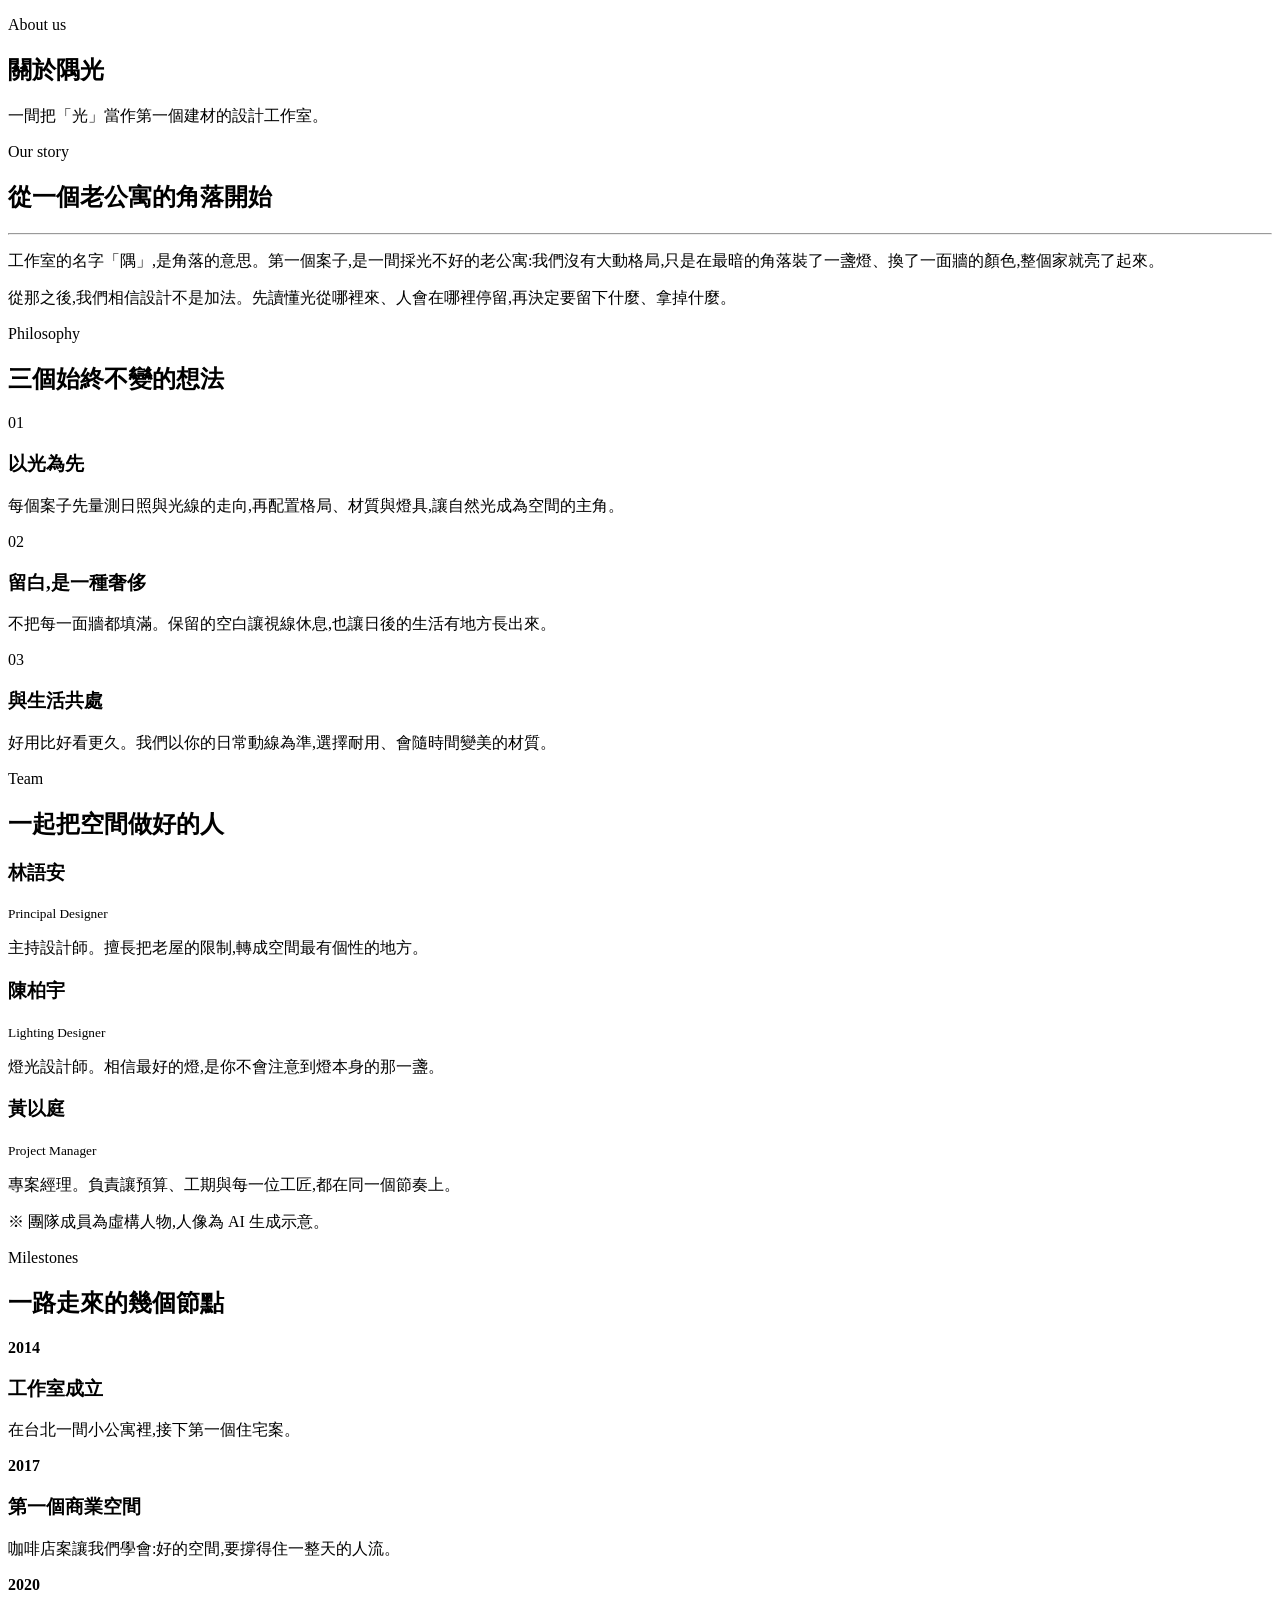
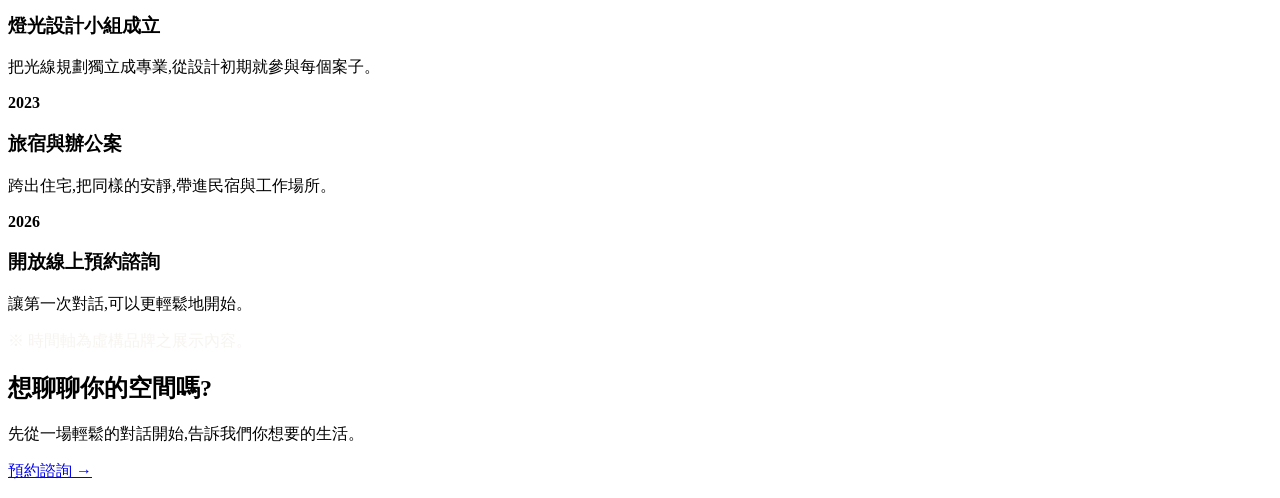
==== about.html @ 918dce72 "上架隅光設計網站:頁面" ====
<!doctype html>
<html lang="zh-Hant">
<head>
  <meta charset="utf-8">
  <meta name="viewport" content="width=device-width, initial-scale=1">
  <meta name="description" content="認識隅光設計:品牌故事、三大設計理念、團隊與里程碑。(虛構品牌,作品集展示用)">
  <meta name="theme-color" content="#f4f0ea">
  <title>關於我們 | 隅光設計 Corner Light</title>
  <link rel="preconnect" href="https://fonts.googleapis.com">
  <link rel="preconnect" href="https://fonts.gstatic.com" crossorigin>
  <link href="https://fonts.googleapis.com/css2?family=Noto+Sans+TC:wght@300;400;500;700&display=swap" rel="stylesheet">
  <link rel="stylesheet" href="css/style.css">
  <noscript><style>.reveal,.fade-in{opacity:1!important;transform:none!important}.line>span{transform:none!important}</style></noscript>
</head>
<body data-page="about" data-title="關於我們">
<div id="site-header"></div>

<main id="main">
  <section class="page-hero" aria-labelledby="page-title">
    <div class="par par--shade"><div class="par-img" data-img="10-about-hero.jpg" data-speed="1" data-alt="設計師工作桌上的木石布料樣本與縮尺模型"></div></div>
    <div class="hero-copy" data-speed="-0.15">
      <p class="eyebrow eyebrow--light fade-in">About us</p>
      <h1 id="page-title"><span class="line"><span>關於隅光</span></span></h1>
      <p class="hero-sub fade-in">一間把「光」當作第一個建材的設計工作室。</p>
    </div>
  </section>

  <!-- 品牌故事 -->
  <section class="section" aria-labelledby="story-title">
    <div class="wrap">
      <div class="split">
        <div class="split-media reveal">
          <div class="par"><div class="par-img" data-img="11-about-story.jpg" data-speed="1" data-alt="老公寓角落,一盞吊燈與木凳,午後光線斜照灰泥牆"></div></div>
        </div>
        <div class="reveal" style="--d:.1s">
          <p class="eyebrow">Our story</p>
          <h2 class="h-section" id="story-title">從一個老公寓的角落開始</h2>
          <hr class="rule">
          <p class="lead">工作室的名字「隅」,是角落的意思。第一個案子,是一間採光不好的老公寓:我們沒有大動格局,只是在最暗的角落裝了一盞燈、換了一面牆的顏色,整個家就亮了起來。</p>
          <p class="lead">從那之後,我們相信設計不是加法。先讀懂光從哪裡來、人會在哪裡停留,再決定要留下什麼、拿掉什麼。</p>
        </div>
      </div>
    </div>
  </section>

  <!-- 三大理念 -->
  <section class="section section--tint" aria-labelledby="values-title">
    <div class="wrap">
      <div class="center reveal">
        <p class="eyebrow">Philosophy</p>
        <h2 class="h-section" id="values-title">三個始終不變的想法</h2>
      </div>
      <div class="values">
        <div class="value reveal"><span class="no">01</span><h3>以光為先</h3><p>每個案子先量測日照與光線的走向,再配置格局、材質與燈具,讓自然光成為空間的主角。</p></div>
        <div class="value reveal" style="--d:.1s"><span class="no">02</span><h3>留白,是一種奢侈</h3><p>不把每一面牆都填滿。保留的空白讓視線休息,也讓日後的生活有地方長出來。</p></div>
        <div class="value reveal" style="--d:.2s"><span class="no">03</span><h3>與生活共處</h3><p>好用比好看更久。我們以你的日常動線為準,選擇耐用、會隨時間變美的材質。</p></div>
      </div>
    </div>
  </section>

  <!-- 團隊 -->
  <section class="section" aria-labelledby="team-title">
    <div class="wrap">
      <div class="reveal">
        <p class="eyebrow">Team</p>
        <h2 class="h-section" id="team-title">一起把空間做好的人</h2>
      </div>
      <div class="team">
        <figure class="member reveal" style="margin:0">
          <div class="par"><div class="par-img" data-img="12-team-01.jpg" data-speed="0.6" data-alt="主持設計師林語安的半身肖像(AI 生成示意)"></div></div>
          <figcaption><h3>林語安</h3><small>Principal Designer</small><p>主持設計師。擅長把老屋的限制,轉成空間最有個性的地方。</p></figcaption>
        </figure>
        <figure class="member reveal" style="margin:0;--d:.1s">
          <div class="par"><div class="par-img" data-img="13-team-02.jpg" data-speed="0.9" data-alt="燈光設計師陳柏宇的半身肖像(AI 生成示意)"></div></div>
          <figcaption><h3>陳柏宇</h3><small>Lighting Designer</small><p>燈光設計師。相信最好的燈,是你不會注意到燈本身的那一盞。</p></figcaption>
        </figure>
        <figure class="member reveal" style="margin:0;--d:.2s">
          <div class="par"><div class="par-img" data-img="14-team-03.jpg" data-speed="0.7" data-alt="專案經理黃以庭的半身肖像(AI 生成示意)"></div></div>
          <figcaption><h3>黃以庭</h3><small>Project Manager</small><p>專案經理。負責讓預算、工期與每一位工匠,都在同一個節奏上。</p></figcaption>
        </figure>
      </div>
      <p class="fine">※ 團隊成員為虛構人物,人像為 AI 生成示意。</p>
    </div>
  </section>

  <!-- 里程碑 -->
  <section class="section section--dark" aria-labelledby="tl-title">
    <div class="wrap">
      <div class="reveal">
        <p class="eyebrow">Milestones</p>
        <h2 class="h-section" id="tl-title">一路走來的幾個節點</h2>
      </div>
      <div class="timeline">
        <div class="tl reveal"><b>2014</b><div><h3>工作室成立</h3><p>在台北一間小公寓裡,接下第一個住宅案。</p></div></div>
        <div class="tl reveal"><b>2017</b><div><h3>第一個商業空間</h3><p>咖啡店案讓我們學會:好的空間,要撐得住一整天的人流。</p></div></div>
        <div class="tl reveal"><b>2020</b><div><h3>燈光設計小組成立</h3><p>把光線規劃獨立成專業,從設計初期就參與每個案子。</p></div></div>
        <div class="tl reveal"><b>2023</b><div><h3>旅宿與辦公案</h3><p>跨出住宅,把同樣的安靜,帶進民宿與工作場所。</p></div></div>
        <div class="tl reveal"><b>2026</b><div><h3>開放線上預約諮詢</h3><p>讓第一次對話,可以更輕鬆地開始。</p></div></div>
      </div>
      <p class="fine" style="color:rgba(244,240,234,.7)">※ 時間軸為虛構品牌之展示內容。</p>
    </div>
  </section>

  <section class="section center" aria-labelledby="about-cta">
    <div class="wrap reveal">
      <h2 class="h-section" id="about-cta">想聊聊你的空間嗎?</h2>
      <p class="lead">先從一場輕鬆的對話開始,告訴我們你想要的生活。</p>
      <p><a class="btn btn--solid" href="services.html#booking">預約諮詢 <span class="arr" aria-hidden="true">→</span></a></p>
    </div>
  </section>
</main>

<div id="site-footer"></div>
<script src="js/main.js"></script>
</body>
</html>
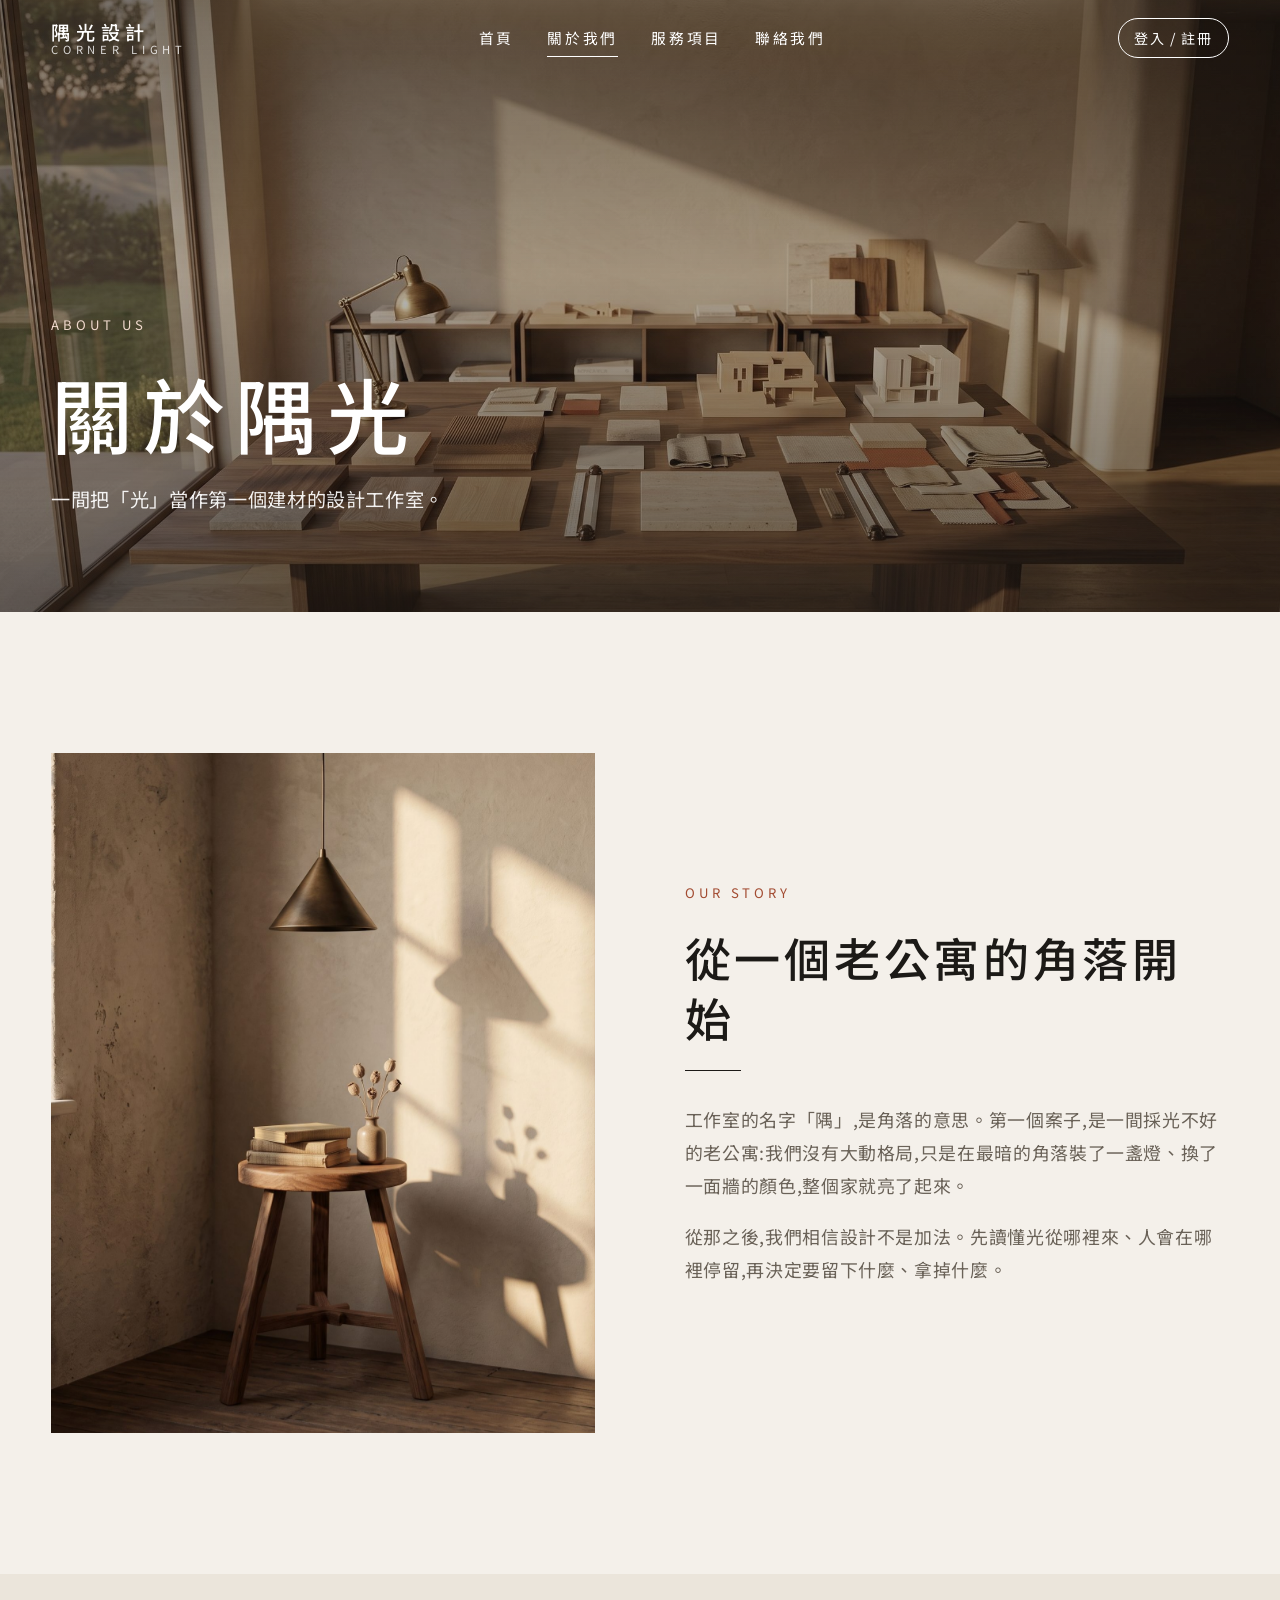
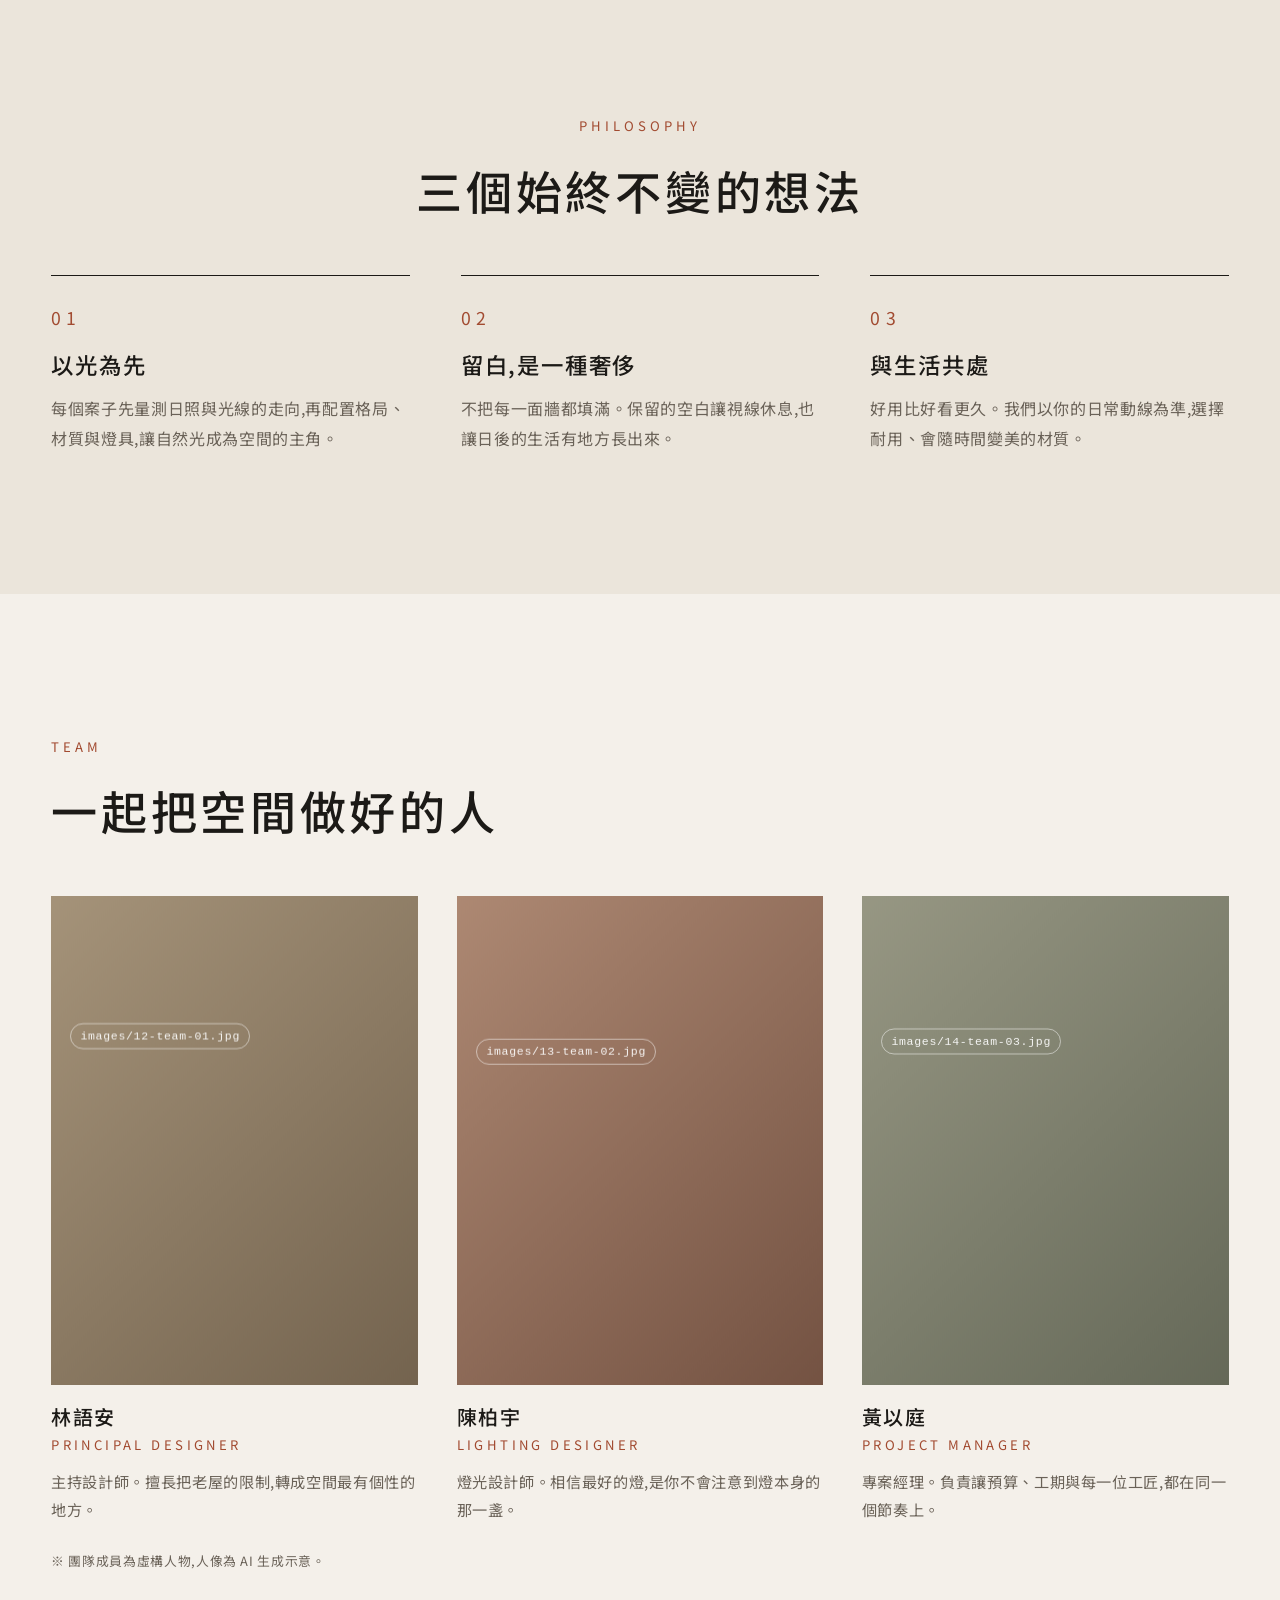
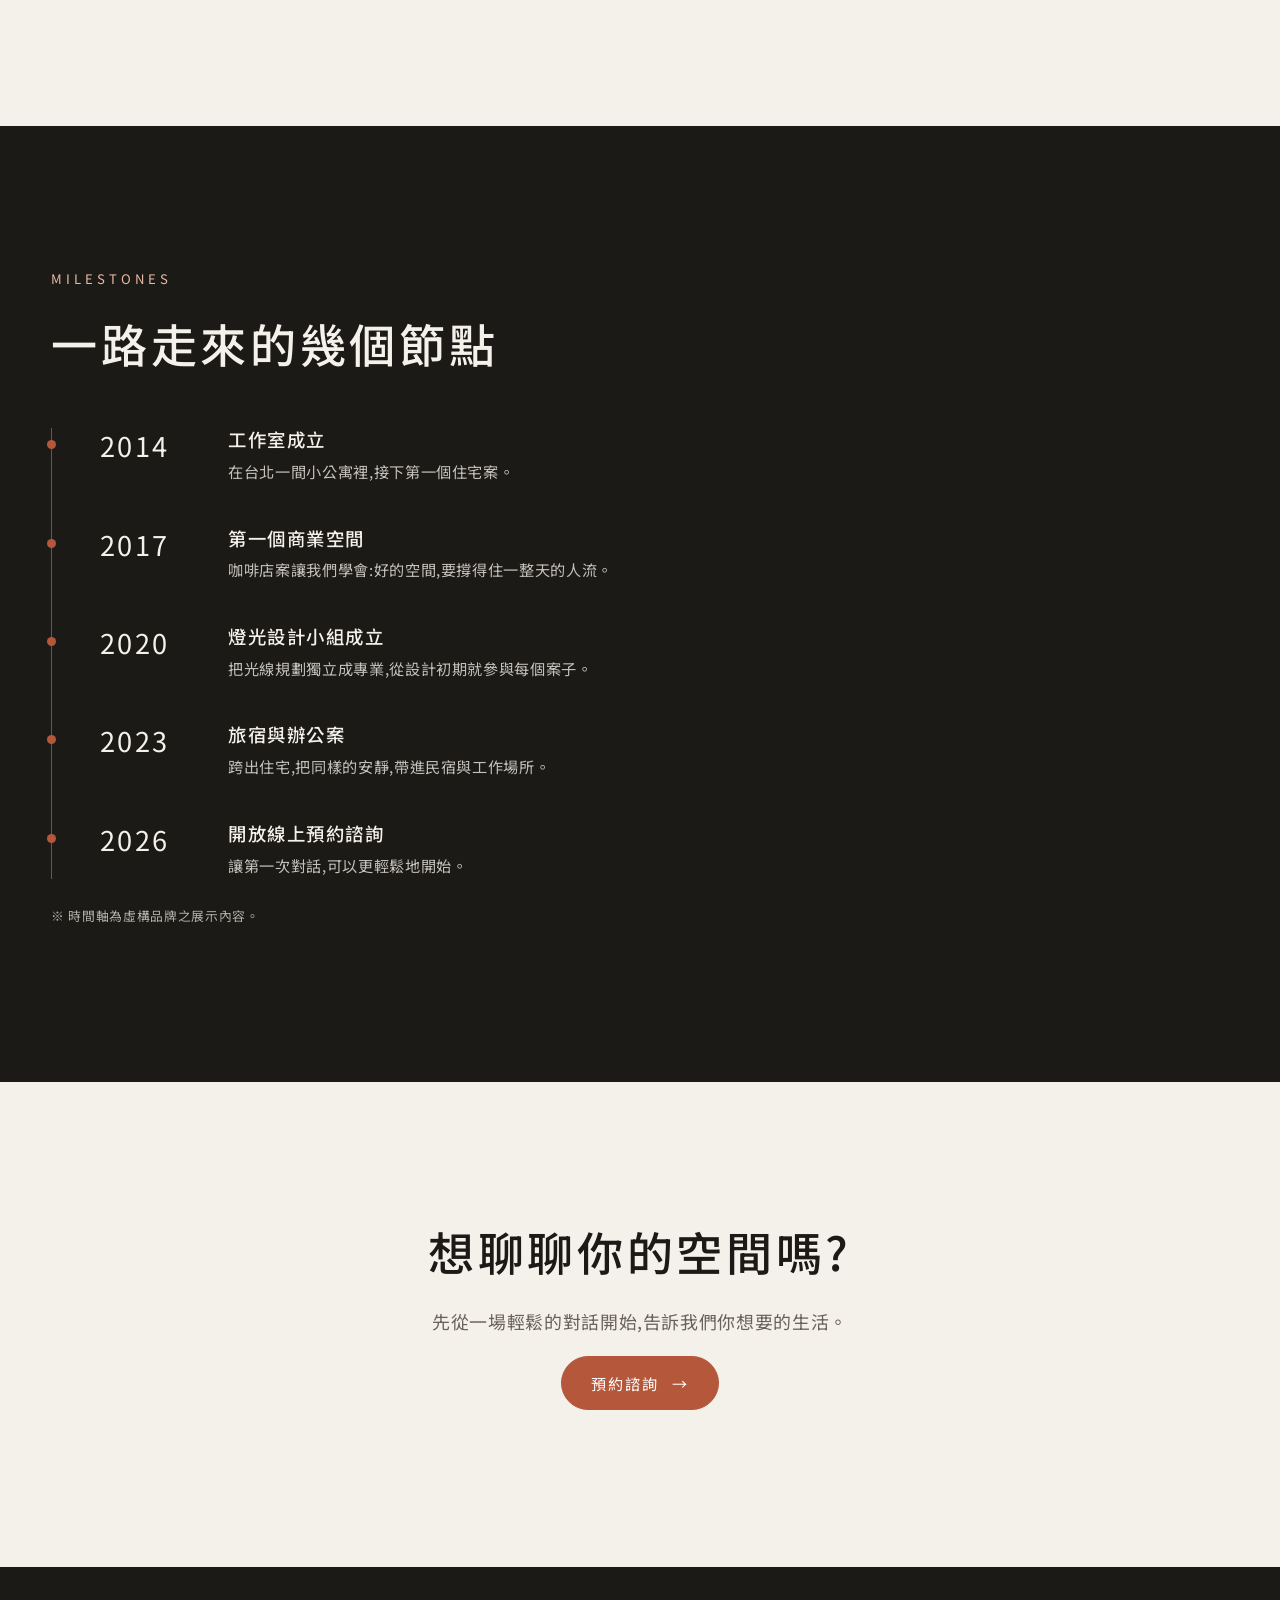
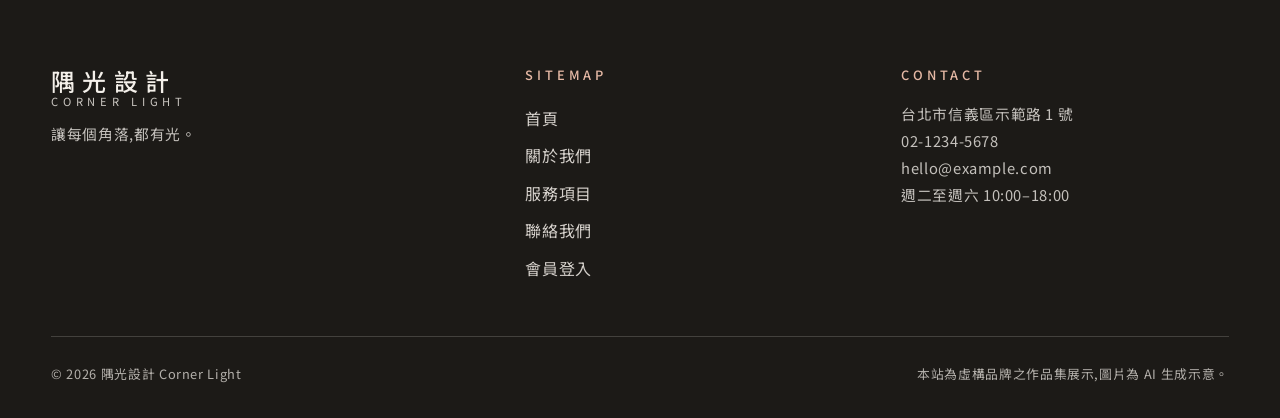
==== commit 4875acc2: "圓形作品展示、標題改思源宋體" ====
--- a/about.html
+++ b/about.html
@@ -8,7 +8,7 @@
   <title>關於我們 | 隅光設計 Corner Light</title>
   <link rel="preconnect" href="https://fonts.googleapis.com">
   <link rel="preconnect" href="https://fonts.gstatic.com" crossorigin>
-  <link href="https://fonts.googleapis.com/css2?family=Noto+Sans+TC:wght@300;400;500;700&display=swap" rel="stylesheet">
+  <link href="https://fonts.googleapis.com/css2?family=Noto+Sans+TC:wght@300;400;500;700&family=Noto+Serif+TC:wght@400;500;600&display=swap" rel="stylesheet">
   <link rel="stylesheet" href="css/style.css">
   <noscript><style>.reveal,.fade-in{opacity:1!important;transform:none!important}.line>span{transform:none!important}</style></noscript>
 </head>
--- a/css/style.css
+++ b/css/style.css
@@ -0,0 +1,460 @@
+/* ==========================================================
+   隅光設計 Corner Light — 全站樣式
+   色彩、字體、間距皆用 CSS 變數管理,要換風格只改 :root 即可
+   ========================================================== */
+
+:root {
+  /* 色彩 */
+  --bg: #f4f0ea;            /* 暖米白 */
+  --bg-2: #ebe5db;          /* 較深的米色(區塊底色) */
+  --ink: #1c1a17;           /* 墨黑 */
+  --mute: #6a6258;          /* 次要文字(對比 5:1 以上) */
+  --line: rgba(28, 26, 23, .16);
+  --accent: #b5573a;        /* 陶土:按鈕底色、裝飾 */
+  --accent-ink: #a24b31;    /* 陶土(較深):小字用,確保 AA 對比 */
+  --error: #9a2f16;
+  --light: #f4f0ea;         /* 深色底上的文字 */
+
+  /* 字體 */
+  /* 全站統一:思源黑體 Noto Sans TC */
+  --sans: "Noto Sans TC", "Source Han Sans TC", "思源黑體", "PingFang TC", "Microsoft JhengHei", system-ui, sans-serif;
+  --serif: var(--sans);
+  --display: var(--sans);
+
+  /* 版面 */
+  --max: 1240px;
+  --gut: clamp(20px, 4vw, 56px);
+  --nav-h: 76px;
+  --ease: cubic-bezier(.2, .7, .1, 1);
+}
+
+/* ---------- 基礎 ---------- */
+*, *::before, *::after { box-sizing: border-box; }
+html { scroll-behavior: smooth; -webkit-text-size-adjust: 100%; }
+body {
+  margin: 0;
+  background: var(--bg);
+  color: var(--ink);
+  font-family: var(--sans);
+  font-weight: 400;
+  line-height: 1.85;
+  letter-spacing: .04em;
+  -webkit-font-smoothing: antialiased;
+  overflow-x: hidden;
+}
+body.no-scroll { overflow: hidden; }
+img { max-width: 100%; display: block; }
+a { color: inherit; text-decoration: none; }
+h1, h2, h3, h4 { font-family: var(--serif); font-weight: 500; letter-spacing: .08em; line-height: 1.3; margin: 0; }
+p { margin: 0 0 1em; }
+ul { margin: 0; padding: 0; list-style: none; }
+button { font: inherit; color: inherit; letter-spacing: inherit; }
+:focus-visible { outline: 2px solid var(--accent); outline-offset: 3px; }
+::selection { background: var(--accent); color: #fff; }
+
+.wrap { width: min(100% - 2 * var(--gut), var(--max)); margin-inline: auto; }
+.section { padding: clamp(72px, 11vw, 160px) 0; }
+.section--tint { background: var(--bg-2); }
+.section--dark { background: var(--ink); color: var(--light); }
+.center { text-align: center; }
+.vh { position: absolute; width: 1px; height: 1px; overflow: hidden; clip: rect(0 0 0 0); white-space: nowrap; }
+
+.skip {
+  position: fixed; left: 16px; top: -60px; z-index: 300;
+  background: var(--ink); color: var(--light); padding: .7em 1.2em; border-radius: 999px;
+}
+.skip:focus { top: 12px; }
+
+/* 小標:大寫、字距放寬 */
+.eyebrow {
+  font-family: var(--display);
+  font-size: .82rem;
+  letter-spacing: .3em;
+  text-transform: uppercase;
+  color: var(--accent-ink);
+  margin: 0 0 1.4rem;
+}
+.eyebrow--light { color: #f0d9cd; }
+.section--dark .eyebrow { color: #e6b9a5; }
+
+.h-section { font-size: clamp(1.7rem, 3.6vw, 2.9rem); margin-bottom: 1.4rem; }
+.lead { font-size: clamp(1rem, 1.4vw, 1.15rem); color: var(--mute); max-width: 38em; }
+.center .lead { margin-inline: auto; }
+.rule { width: 56px; height: 1px; background: var(--ink); border: 0; margin: 0 0 2rem; }
+.center .rule { margin-inline: auto; }
+
+/* ---------- 按鈕:圓角膠囊 + 箭頭微互動 ---------- */
+.btn {
+  --b: var(--ink);
+  display: inline-flex; align-items: center; gap: .8em;
+  min-height: 48px; padding: .8em 1.9em;
+  border: 1px solid var(--b); border-radius: 999px;
+  background: transparent; color: var(--b);
+  font-size: .95rem; letter-spacing: .14em; cursor: pointer; white-space: nowrap;
+  transition: background .4s var(--ease), color .4s var(--ease), border-color .4s var(--ease);
+}
+.btn .arr { display: inline-block; transition: transform .45s var(--ease); }
+.btn:hover .arr, .btn:focus-visible .arr { transform: translateX(6px); }
+.btn:hover { background: var(--b); color: var(--bg); }
+.btn--solid { background: var(--accent); border-color: var(--accent); color: #fff; }
+.btn--solid:hover { background: var(--ink); border-color: var(--ink); color: #fff; }
+.btn--light { --b: #fff; }
+.btn--light:hover { color: var(--ink); }
+.btn--sm { min-height: 44px; padding: .55em 1.3em; font-size: .85rem; }
+.btn[disabled] { opacity: .5; cursor: not-allowed; }
+.btns { display: flex; flex-wrap: wrap; gap: 1rem; }
+
+/* ---------- 頂部捲動進度條 ---------- */
+.progress { position: fixed; inset: 0 0 auto 0; height: 3px; z-index: 120; pointer-events: none; }
+.progress i { display: block; height: 100%; background: var(--accent); transform-origin: 0 50%; transform: scaleX(0); }
+
+/* ---------- 導覽列 ---------- */
+.site-header {
+  position: fixed; inset: 0 0 auto 0; z-index: 110;
+  color: #fff;
+  transition: transform .55s var(--ease), background .4s, color .4s, border-color .4s;
+  border-bottom: 1px solid transparent;
+}
+.site-header.solid {
+  background: rgba(244, 240, 234, .92);
+  -webkit-backdrop-filter: blur(10px); backdrop-filter: blur(10px);
+  color: var(--ink); border-bottom-color: var(--line);
+}
+.site-header.hide { transform: translateY(-100%); }
+.nav { display: flex; align-items: center; justify-content: space-between; gap: 2rem; height: var(--nav-h); }
+.logo { display: flex; flex-direction: column; line-height: 1.15; }
+.logo b { font-family: var(--serif); font-weight: 500; font-size: 1.2rem; letter-spacing: .3em; }
+.logo small { font-family: var(--display); font-size: .7rem; letter-spacing: .42em; opacity: .8; }
+.nav-links { display: flex; gap: clamp(1.2rem, 2.6vw, 2.6rem); }
+.nav-links a { position: relative; padding: .5em 0; font-size: .92rem; letter-spacing: .18em; }
+.nav-links a::after {
+  content: ""; position: absolute; left: 0; right: 0; bottom: .15em; height: 1px;
+  background: currentColor; transform: scaleX(0); transform-origin: 0 50%; transition: transform .5s var(--ease);
+}
+.nav-links a:hover::after, .nav-links a[aria-current="page"]::after { transform: scaleX(1); }
+.nav-auth { display: flex; align-items: center; gap: .9rem; font-size: .88rem; letter-spacing: .1em; }
+.nav-auth .hi { max-width: 9em; overflow: hidden; text-overflow: ellipsis; white-space: nowrap; }
+.nav-auth a, .nav-auth button {
+  display: inline-flex; align-items: center; min-height: 40px; padding: .3em 1.1em;
+  border: 1px solid currentColor; border-radius: 999px; background: none; cursor: pointer;
+  transition: background .3s, color .3s;
+}
+.nav-auth a:hover, .nav-auth button:hover { background: rgba(127, 127, 127, .25); }
+.nav-auth .plain { border: 0; padding-inline: .2em; text-decoration: underline; text-underline-offset: .3em; }
+.nav-auth .plain:hover { background: none; }
+
+.burger {
+  display: none; width: 48px; height: 48px; padding: 0; background: none; border: 0; cursor: pointer;
+  position: relative; color: inherit;
+}
+.burger i { position: absolute; left: 12px; right: 12px; height: 1.5px; background: currentColor; transition: transform .45s var(--ease), top .45s var(--ease); }
+.burger i:nth-child(1) { top: 19px; }
+.burger i:nth-child(2) { top: 28px; }
+body.menu-open .burger i:nth-child(1) { top: 23px; transform: rotate(45deg); }
+body.menu-open .burger i:nth-child(2) { top: 23px; transform: rotate(-45deg); }
+
+/* 手機全螢幕選單(與 header 同層,避免 backdrop-filter 破壞 fixed 定位) */
+.m-menu {
+  position: fixed; inset: 0; z-index: 105;
+  background: var(--ink); color: var(--light);
+  padding: calc(var(--nav-h) + 2.5rem) var(--gut) 2.5rem;
+  display: flex; flex-direction: column; justify-content: space-between;
+  opacity: 0; visibility: hidden; transition: opacity .45s var(--ease), visibility .45s;
+}
+body.menu-open .m-menu { opacity: 1; visibility: visible; }
+.m-menu nav { display: grid; gap: .4rem; }
+.m-menu nav a { font-family: var(--serif); font-size: clamp(1.9rem, 8vw, 2.8rem); letter-spacing: .2em; padding: .35em 0; border-bottom: 1px solid rgba(244, 240, 234, .16); }
+.m-menu nav a[aria-current="page"] { color: #e6b9a5; }
+.m-menu .nav-auth { flex-wrap: wrap; font-size: 1rem; }
+body.menu-open .site-header { color: var(--light); background: transparent; border-color: transparent; -webkit-backdrop-filter: none; backdrop-filter: none; transform: none; }
+
+/* ---------- 視差核心 ---------- */
+/* 容器 overflow:hidden;圖片高 136%、上下各留 18% 位移空間 */
+.par { position: relative; overflow: hidden; display: block; background: #8c7d69; }
+.par-img {
+  position: absolute; left: 0; right: 0; top: -18%; height: 136%;
+  display: block;
+  background-size: cover; background-position: center;
+  will-change: transform;
+  opacity: 0; transition: opacity 1.1s var(--ease);
+}
+.par-img.is-loaded, .par-img.img-missing { opacity: 1; }
+.par--shade::after {
+  content: ""; position: absolute; inset: 0; pointer-events: none;
+  background: linear-gradient(180deg, rgba(28, 26, 23, .55) 0%, rgba(28, 26, 23, .32) 45%, rgba(28, 26, 23, .62) 100%);
+}
+.zoom, .depth { position: absolute; inset: 0; display: block; }
+.zoom { transition: transform 1.6s var(--ease); }
+.work:hover .zoom, .work:focus-visible .zoom { transform: scale(1.07); }
+.depth { will-change: transform; }
+
+/* 缺圖時:漸層色塊 + 檔名(讓網站在缺圖時也能完整預覽) */
+.par-img.img-missing, .reel-img.img-missing {
+  background-image: linear-gradient(135deg, var(--g1, #a8967c), var(--g2, #6d5d49));
+}
+.par-img.img-missing::after {
+  content: attr(data-fname);
+  position: absolute; left: 1.2rem; top: calc(13.2% + 6rem);
+  font: 500 .72rem/1.4 ui-monospace, Menlo, Consolas, monospace; letter-spacing: .06em;
+  color: rgba(255, 255, 255, .92); padding: .35em .8em; border: 1px solid rgba(255, 255, 255, .5); border-radius: 999px;
+}
+
+/* ---------- Hero ---------- */
+.hero { position: relative; height: 100vh; height: 100svh; min-height: 620px; color: #fff; overflow: hidden; display: flex; align-items: flex-end; }
+.hero > .par { position: absolute; inset: 0; }
+.hero-orb-wrap { position: absolute; inset: 0; pointer-events: none; }
+.hero-orb {
+  position: absolute; right: 8%; top: 16%; width: clamp(180px, 28vw, 420px); aspect-ratio: 1; border-radius: 50%;
+  background: radial-gradient(circle at 40% 40%, rgba(255, 222, 190, .55), rgba(255, 196, 150, .12) 55%, transparent 70%);
+  mix-blend-mode: screen; filter: blur(6px);
+}
+.hero-copy { position: relative; z-index: 2; padding-bottom: clamp(72px, 12vh, 140px); width: min(100% - 2 * var(--gut), var(--max)); margin-inline: auto; }
+.hero-title { font-weight: 400; font-size: clamp(2.2rem, 5.4vw, 5rem); line-height: 1.08; letter-spacing: .06em; margin-bottom: 1.6rem; }
+.line { display: block; overflow: hidden; padding-bottom: .14em; margin-bottom: -.14em; }
+.line > span { display: block; transform: translateY(112%); transition: transform 1.2s var(--ease); transition-delay: var(--d, 0s); }
+body.ready .line > span { transform: none; }
+.hero-sub { max-width: 30em; font-size: clamp(1rem, 1.5vw, 1.2rem); color: rgba(255, 255, 255, .92); margin-bottom: 2.4rem; }
+.hero .fade-in, .page-hero .fade-in { opacity: 0; transform: translateY(18px); transition: opacity 1.1s var(--ease) .6s, transform 1.1s var(--ease) .6s; }
+body.ready .fade-in { opacity: 1; transform: none; }
+.scroll-hint {
+  position: absolute; right: var(--gut); bottom: 2.4rem; z-index: 2; writing-mode: vertical-rl;
+  font-family: var(--display); font-size: .78rem; letter-spacing: .4em; text-transform: uppercase; color: rgba(255, 255, 255, .9);
+  display: flex; align-items: center; gap: 1rem;
+}
+.scroll-hint::after { content: ""; width: 1px; height: 64px; background: rgba(255, 255, 255, .8); transform-origin: 0 0; animation: drip 2.4s var(--ease) infinite; }
+@keyframes drip { 0% { transform: scaleY(0); } 60% { transform: scaleY(1); } 100% { transform: scaleY(1); opacity: 0; } }
+
+/* 內頁 Hero */
+.page-hero { position: relative; height: 68vh; min-height: 440px; color: #fff; display: flex; align-items: flex-end; overflow: hidden; }
+.page-hero > .par { position: absolute; inset: 0; }
+.page-hero .hero-copy { padding-bottom: clamp(48px, 8vh, 90px); }
+.page-hero h1 { font-size: clamp(2.4rem, 6.4vw, 5.4rem); letter-spacing: .12em; margin-bottom: 1rem; }
+.page-hero p.hero-sub { margin-bottom: 0; }
+
+/* ---------- 跑馬燈 ---------- */
+.marquee { overflow: hidden; white-space: nowrap; border-block: 1px solid var(--line); padding: 1.2rem 0; background: var(--bg); }
+.marquee-track { display: inline-flex; animation: marq 46s linear infinite; }
+.marquee-track span { font-family: var(--display); font-weight: 300; font-size: clamp(1.5rem, 3.2vw, 2.6rem); letter-spacing: .08em; padding-right: 2.6rem; }
+.marquee-track em { font-style: normal; color: var(--accent); padding-right: 2.6rem; }
+@keyframes marq { to { transform: translateX(-50%); } }
+
+/* ---------- 版面區塊 ---------- */
+.split { display: grid; grid-template-columns: 1fr 1fr; gap: clamp(2rem, 7vw, 7rem); align-items: center; }
+.split--rev > .split-media { order: 2; }
+.split-media .par { aspect-ratio: 4 / 5; }
+.split-media--wide .par { aspect-ratio: 9 / 7; }
+
+.stats { display: grid; grid-template-columns: repeat(2, minmax(0, 1fr)); gap: 2.4rem 2rem; margin-top: clamp(3rem, 6vw, 5rem); border-top: 1px solid var(--line); padding-top: 2.4rem; }
+.stat b { display: flex; align-items: baseline; gap: .12em; white-space: nowrap; font-family: var(--display); font-weight: 300; font-size: clamp(2.6rem, 4.4vw, 4rem); line-height: 1.1; letter-spacing: .02em; }
+.stat b i { font-style: normal; font-size: .42em; font-weight: 400; letter-spacing: .06em; color: var(--accent-ink); }
+.stat > span { font-size: .9rem; color: var(--mute); letter-spacing: .14em; }
+.fine { font-size: .8rem; color: var(--mute); margin-top: 1.6rem; }
+
+/* 全幅視差帶 */
+.band { position: relative; height: clamp(440px, 76vh, 680px); color: #fff; display: grid; place-items: center; text-align: center; overflow: hidden; }
+.band > .par { position: absolute; inset: 0; }
+.band-copy { position: relative; z-index: 2; width: min(100% - 2 * var(--gut), 860px); }
+.band-copy h2 { font-size: clamp(1.8rem, 4.4vw, 3.6rem); letter-spacing: .14em; line-height: 1.6; margin-bottom: 2rem; }
+.band-copy .eyebrow { margin-bottom: 1.2rem; }
+
+/* ---------- 精選作品:滾動驅動的全螢幕視差(Reel) ----------
+   無 JS 或減少動態時:直式堆疊的靜態版面
+   JS 加上 .is-live 後:sticky 舞台,每張圖 滑入 → 放大到全螢幕 → 顯示標題介紹 */
+.reel { position: relative; background: var(--bg); }
+.reel-intro { padding: clamp(72px, 11vw, 160px) 0 3rem; }
+.reel-item { position: relative; height: 92vh; height: 92svh; min-height: 520px; margin: 0 0 1rem; overflow: hidden; color: #fff; background: #4a4036; }
+.reel-img { position: absolute; left: 0; right: 0; top: -10%; height: 120%; background-size: cover; background-position: center; will-change: transform; }
+.reel-img.img-missing::after {
+  content: attr(data-fname); position: absolute; left: 50%; top: 50%; transform: translate(-50%, -50%);
+  font: 500 .72rem/1.4 ui-monospace, Menlo, Consolas, monospace; color: rgba(255, 255, 255, .92);
+  padding: .35em .8em; border: 1px solid rgba(255, 255, 255, .5); border-radius: 999px; white-space: nowrap;
+}
+.reel-shade { position: absolute; inset: 0; background: #14120f; opacity: 0; pointer-events: none; }
+.reel-grad { position: absolute; inset: 0; pointer-events: none; background: linear-gradient(180deg, rgba(20, 18, 15, 0) 30%, rgba(20, 18, 15, .74) 100%), linear-gradient(90deg, rgba(20, 18, 15, .38), rgba(20, 18, 15, 0) 62%); }
+.reel-text { position: absolute; left: 0; right: 0; bottom: clamp(48px, 11vh, 120px); margin-inline: auto; z-index: 2; }
+.reel-text > * { will-change: transform, opacity; }
+.reel-no { font-size: .8rem; letter-spacing: .32em; color: #f0d9cd; margin-bottom: 1.1rem; font-variant-numeric: tabular-nums; }
+.reel-text h3 { font-size: clamp(2.4rem, 7.2vw, 6.6rem); font-weight: 500; letter-spacing: .1em; line-height: 1.15; margin-bottom: .7rem; }
+.reel-meta { font-size: .95rem; letter-spacing: .26em; color: rgba(255, 255, 255, .9); margin-bottom: 1.2rem; }
+.reel-desc { max-width: 30em; font-size: clamp(1rem, 1.3vw, 1.12rem); color: rgba(255, 255, 255, .92); margin: 0; }
+.reel-count { display: none; }
+
+/* 動態版:每張圖分配 190vh 的捲動距離 */
+.reel.is-live { height: calc(100vh + var(--n, 4) * 190vh); height: calc(100svh + var(--n, 4) * 190svh); }
+.reel.is-live .reel-stage { position: sticky; top: 0; height: 100vh; height: 100svh; overflow: hidden; }
+.reel.is-live .reel-stage { background: var(--bg); transition: background .6s var(--ease); }
+.reel.is-live .reel-stage.is-dark { background: #14120f; }
+.reel.is-live .reel-intro { position: absolute; inset: 0; display: grid; place-items: center; padding: 0; will-change: transform, opacity; }
+.reel.is-live .reel-item { position: absolute; inset: 0; height: auto; min-height: 0; margin: 0; transform: translate3d(0, 110%, 0); will-change: transform, clip-path; }
+.reel.is-live .reel-text > * { opacity: 0; }
+.reel.is-live .reel-grad { opacity: 0; }
+.reel.is-live .reel-count {
+  display: flex; flex-direction: column; align-items: center; gap: .8rem;
+  position: absolute; right: var(--gut); top: 50%; transform: translateY(-50%); z-index: 10;
+  color: #fff; font-size: .78rem; letter-spacing: .2em; font-variant-numeric: tabular-nums; opacity: 0; pointer-events: none;
+}
+.reel-bar { position: relative; width: 1px; height: 96px; background: rgba(255, 255, 255, .35); overflow: hidden; }
+.reel-bar i { position: absolute; inset: 0; background: #fff; transform-origin: 50% 0; transform: scaleY(0); }
+
+/* 理念 */
+.values { display: grid; grid-template-columns: repeat(3, 1fr); gap: clamp(1.5rem, 4vw, 4rem); margin-top: 3.4rem; }
+.value { border-top: 1px solid var(--ink); padding-top: 1.6rem; }
+.value .no { font-family: var(--display); font-size: 1.1rem; letter-spacing: .3em; color: var(--accent-ink); display: block; margin-bottom: 1rem; }
+.value h3 { font-size: 1.4rem; margin-bottom: .9rem; }
+.value p { color: var(--mute); margin: 0; }
+
+/* 團隊 */
+.team { display: grid; grid-template-columns: repeat(3, 1fr); gap: clamp(1rem, 3vw, 3rem); margin-top: 3.4rem; }
+.member .par { aspect-ratio: 3 / 4; }
+.member h3 { font-size: 1.25rem; margin: 1.2rem 0 .2rem; }
+.member small { display: block; color: var(--accent-ink); font-family: var(--display); font-size: .82rem; letter-spacing: .26em; text-transform: uppercase; margin-bottom: .6rem; }
+.member p { color: var(--mute); font-size: .95rem; margin: 0; }
+
+/* 時間軸 */
+.timeline { position: relative; margin-top: 3.4rem; padding-left: clamp(1.6rem, 4vw, 3rem); border-left: 1px solid rgba(244, 240, 234, .3); display: grid; gap: 2.6rem; }
+.tl { position: relative; display: grid; grid-template-columns: 7rem 1fr; gap: 1rem; }
+.tl::before { content: ""; position: absolute; left: calc(-1 * clamp(1.6rem, 4vw, 3rem) - 5px); top: .75em; width: 9px; height: 9px; border-radius: 50%; background: var(--accent); }
+.tl b { font-family: var(--display); font-weight: 400; font-size: 1.7rem; letter-spacing: .08em; line-height: 1.3; }
+.tl h3 { font-size: 1.15rem; margin-bottom: .3rem; }
+.tl p { margin: 0; color: rgba(244, 240, 234, .78); font-size: .95rem; }
+
+/* 服務區塊 */
+.svc { padding: clamp(56px, 8vw, 110px) 0; border-top: 1px solid var(--line); }
+.svc:first-of-type { border-top: 0; }
+.svc-no { font-family: var(--display); font-size: 1rem; letter-spacing: .3em; color: var(--accent-ink); }
+.svc h2 { font-size: clamp(1.7rem, 3.4vw, 2.6rem); margin: .6rem 0 1.2rem; }
+.svc ul { margin: 0 0 2rem; }
+.svc li { position: relative; padding: .55em 0 .55em 1.6em; border-bottom: 1px solid var(--line); color: var(--mute); }
+.svc li::before { content: ""; position: absolute; left: 0; top: 1.25em; width: 10px; height: 1px; background: var(--accent); }
+
+/* ---------- 表單 ---------- */
+.field { position: relative; display: grid; gap: .35rem; margin-bottom: 1.3rem; }
+.field label, .field .lbl { font-size: .82rem; letter-spacing: .18em; color: var(--mute); }
+.field input, .field select, .field textarea {
+  width: 100%; min-height: 48px; padding: .6em .1em; border: 0; border-bottom: 1px solid var(--ink); border-radius: 0;
+  background: transparent; font: inherit; color: var(--ink); letter-spacing: .05em;
+  transition: border-color .3s, box-shadow .3s;
+}
+.field textarea { min-height: 110px; resize: vertical; }
+.field input:focus, .field select:focus, .field textarea:focus { outline: none; border-bottom-color: var(--accent); box-shadow: 0 1px 0 var(--accent); }
+.field [aria-invalid="true"] { border-bottom-color: var(--error); box-shadow: 0 1px 0 var(--error); }
+.err { min-height: 1.3em; margin: 0; font-size: .82rem; color: var(--error); letter-spacing: .06em; }
+.form-msg { margin: 1rem 0 0; padding: .9em 1.2em; border-radius: 10px; background: rgba(181, 87, 58, .1); border: 1px solid rgba(181, 87, 58, .4); color: var(--ink); font-size: .92rem; }
+.form-msg[hidden] { display: none; }
+.form-row { display: grid; grid-template-columns: 1fr 1fr; gap: 0 1.6rem; }
+.note { font-size: .82rem; color: var(--mute); line-height: 1.7; }
+
+/* 預約:時段按鈕 */
+.slots { display: flex; flex-wrap: wrap; gap: .6rem; }
+.slot { position: relative; }
+.slot input { position: absolute; opacity: 0; inset: 0; width: 100%; height: 100%; margin: 0; cursor: pointer; }
+.slot span { display: inline-flex; align-items: center; min-height: 44px; padding: .4em 1.3em; border: 1px solid var(--ink); border-radius: 999px; font-variant-numeric: tabular-nums; transition: background .3s, color .3s; }
+.slot input:hover + span { background: rgba(28, 26, 23, .08); }
+.slot input:checked + span { background: var(--ink); color: var(--bg); }
+.slot input:focus-visible + span { outline: 2px solid var(--accent); outline-offset: 3px; }
+.slot input:disabled { cursor: not-allowed; }
+.slot input:disabled + span { color: #8b8378; border-color: #cbc3b7; background: rgba(28, 26, 23, .05); text-decoration: line-through; }
+.slots-hint { font-size: .85rem; color: var(--mute); margin: .3rem 0 0; }
+
+.booking { display: grid; grid-template-columns: 1.15fr .85fr; gap: clamp(2rem, 6vw, 6rem); align-items: start; }
+.booking-box { position: relative; }
+.gate {
+  position: absolute; inset: -14px; z-index: 5; display: grid; place-items: center; text-align: center; padding: 2rem;
+  background: rgba(244, 240, 234, .88); -webkit-backdrop-filter: blur(4px); backdrop-filter: blur(4px); border-radius: 14px; border: 1px dashed var(--line);
+}
+.gate[hidden] { display: none; }
+.gate h3 { font-size: 1.3rem; margin-bottom: .8rem; }
+.gate p { color: var(--mute); max-width: 24em; margin-inline: auto; }
+.panel { background: var(--bg-2); padding: clamp(1.4rem, 3vw, 2.2rem); border-radius: 14px; }
+.panel h3 { font-size: 1.2rem; margin-bottom: 1.2rem; }
+.my-list { display: grid; gap: .9rem; }
+.my-list li { display: flex; justify-content: space-between; align-items: center; gap: 1rem; padding: 1rem 0; border-bottom: 1px solid var(--line); }
+.my-list strong { display: block; font-family: var(--serif); font-weight: 500; letter-spacing: .1em; }
+.my-list span { display: block; font-size: .92rem; font-variant-numeric: tabular-nums; }
+.my-list small { display: block; color: var(--mute); font-size: .8rem; word-break: break-all; }
+.empty { color: var(--mute); font-size: .92rem; margin: 0; }
+.demo-note { border-left: 2px solid var(--accent); padding: .3em 0 .3em 1rem; margin-top: 1.6rem; color: var(--mute); font-size: .85rem; }
+
+/* 聯絡 */
+.contact-grid { display: grid; grid-template-columns: .9fr 1.1fr; gap: clamp(2rem, 6vw, 6rem); }
+.info dt { font-size: .78rem; letter-spacing: .26em; color: var(--accent-ink); font-family: var(--display); text-transform: uppercase; margin-top: 1.6rem; }
+.info dd { margin: .2rem 0 0; font-size: 1.05rem; }
+.info dd a { border-bottom: 1px solid var(--line); }
+.map { margin-top: 2.4rem; border: 1px solid var(--line); border-radius: 14px; overflow: hidden; background: var(--bg-2); }
+.map svg { display: block; width: 100%; height: auto; }
+.map figcaption { padding: .7rem 1rem; font-size: .78rem; color: var(--mute); border-top: 1px solid var(--line); }
+
+/* ---------- 登入 / 註冊 ---------- */
+.auth { min-height: 100vh; display: grid; grid-template-columns: 1fr 1fr; }
+.auth-side { position: relative; min-height: 100vh; }
+.auth-side .par { position: absolute; inset: 0; }
+.auth-side .quote { position: absolute; z-index: 2; left: var(--gut); right: var(--gut); bottom: 3.4rem; color: #fff; font-family: var(--serif); font-size: clamp(1.3rem, 2.4vw, 2rem); letter-spacing: .14em; line-height: 1.8; }
+.auth-main { display: grid; place-items: center; padding: calc(var(--nav-h) + 2rem) var(--gut) 3rem; }
+.auth-card { width: min(100%, 440px); }
+.tabs { display: grid; grid-template-columns: 1fr 1fr; border-bottom: 1px solid var(--line); margin-bottom: 2rem; }
+.tab { min-height: 52px; background: none; border: 0; border-bottom: 2px solid transparent; margin-bottom: -1px; cursor: pointer; font-family: var(--serif); font-size: 1.1rem; letter-spacing: .3em; color: var(--mute); transition: color .3s, border-color .3s; }
+.tab[aria-selected="true"] { color: var(--ink); border-bottom-color: var(--accent); }
+.auth-card .btn { width: 100%; justify-content: center; margin-top: .6rem; }
+.welcome p { color: var(--mute); }
+.welcome .btns { margin-top: 1.6rem; }
+
+/* ---------- Lightbox ---------- */
+.lb { position: fixed; inset: 0; z-index: 200; display: none; place-items: center; padding: 4vw; background: rgba(20, 18, 15, .93); }
+.lb.open { display: grid; animation: lbIn .4s var(--ease); }
+@keyframes lbIn { from { opacity: 0; } }
+.lb figure { margin: 0; max-width: min(1100px, 100%); max-height: 100%; color: var(--light); text-align: center; }
+.lb img { max-height: 76vh; max-width: 100%; margin-inline: auto; object-fit: contain; border-radius: 2px; }
+.lb .lb-ph { width: min(86vw, 900px); aspect-ratio: 3 / 2; max-height: 70vh; margin-inline: auto; display: grid; place-items: center; border-radius: 2px; background: linear-gradient(135deg, var(--g1, #a8967c), var(--g2, #6d5d49)); font: .8rem ui-monospace, Menlo, Consolas, monospace; }
+.lb figcaption { margin-top: 1rem; font-family: var(--serif); letter-spacing: .14em; }
+.lb figcaption small { display: block; opacity: .75; font-family: var(--sans); font-size: .85rem; }
+.lb-close { position: absolute; top: 14px; right: 14px; width: 48px; height: 48px; border-radius: 50%; border: 1px solid rgba(244, 240, 234, .5); background: none; color: var(--light); font-size: 1.4rem; cursor: pointer; display: grid; place-items: center; transition: background .3s; }
+.lb-close:hover { background: rgba(244, 240, 234, .15); }
+
+/* ---------- 頁尾 ---------- */
+.site-footer { background: var(--ink); color: var(--light); padding: clamp(56px, 8vw, 100px) 0 2rem; }
+.foot { display: grid; grid-template-columns: 1.3fr 1fr 1fr; gap: 3rem; padding-bottom: 3rem; border-bottom: 1px solid rgba(244, 240, 234, .18); }
+.foot .logo b { font-size: 1.5rem; }
+.foot p, .foot address { color: rgba(244, 240, 234, .78); font-style: normal; font-size: .92rem; margin: .8rem 0 0; }
+.foot h4 { font-family: var(--display); font-size: .8rem; letter-spacing: .3em; text-transform: uppercase; color: #e6b9a5; margin-bottom: 1rem; font-weight: 500; }
+.foot ul a { display: inline-block; padding: .25em 0; color: rgba(244, 240, 234, .85); }
+.foot ul a:hover { color: #fff; text-decoration: underline; text-underline-offset: .3em; }
+.foot-bottom { padding-top: 1.6rem; display: flex; flex-wrap: wrap; justify-content: space-between; gap: .6rem 2rem; font-size: .8rem; color: rgba(244, 240, 234, .7); }
+
+/* ---------- 進場動畫 ---------- */
+.reveal { opacity: 0; transform: translateY(32px); transition: opacity 1.1s var(--ease), transform 1.1s var(--ease); transition-delay: var(--d, 0s); }
+.reveal.in { opacity: 1; transform: none; }
+
+/* ---------- 響應式 ---------- */
+@media (max-width: 960px) {
+  .nav-links, .site-header .nav-auth { display: none; }
+  .burger { display: block; }
+  .split, .booking, .contact-grid { grid-template-columns: 1fr; }
+  .split--rev > .split-media { order: 0; }
+  .split-media .par { aspect-ratio: 4 / 3; }
+  .values, .team { grid-template-columns: 1fr; }
+  .team { max-width: 440px; margin-inline: auto; }
+  .foot { grid-template-columns: 1fr; gap: 2rem; }
+  .auth { grid-template-columns: 1fr; }
+  .auth-side { min-height: 34vh; }
+  .auth-side .quote { bottom: 1.6rem; }
+  .auth-main { padding-top: 2.4rem; }
+  .scroll-hint { display: none; }
+}
+@media (max-width: 560px) {
+  .form-row { grid-template-columns: 1fr; }
+  .tl { grid-template-columns: 1fr; gap: .2rem; }
+  .my-list li { flex-direction: column; align-items: flex-start; }
+  .hero-copy { padding-bottom: 88px; }
+}
+
+/* ---------- 減少動態:關閉視差與動畫 ---------- */
+.rm .par-img { top: 0; height: 100%; transform: none !important; }
+.rm .reveal, .rm .fade-in { opacity: 1; transform: none; transition: none; }
+.rm .line > span { transform: none; transition: none; }
+.rm .marquee-track, .rm .scroll-hint::after { animation: none; }
+.rm .zoom, .rm .depth { transform: none !important; }
+.rm .btn .arr, .rm .zoom { transition: none; }
+@media (prefers-reduced-motion: reduce) {
+  html { scroll-behavior: auto; }
+  *, *::before, *::after { animation-duration: .001s !important; animation-iteration-count: 1 !important; transition-duration: .001s !important; }
+}
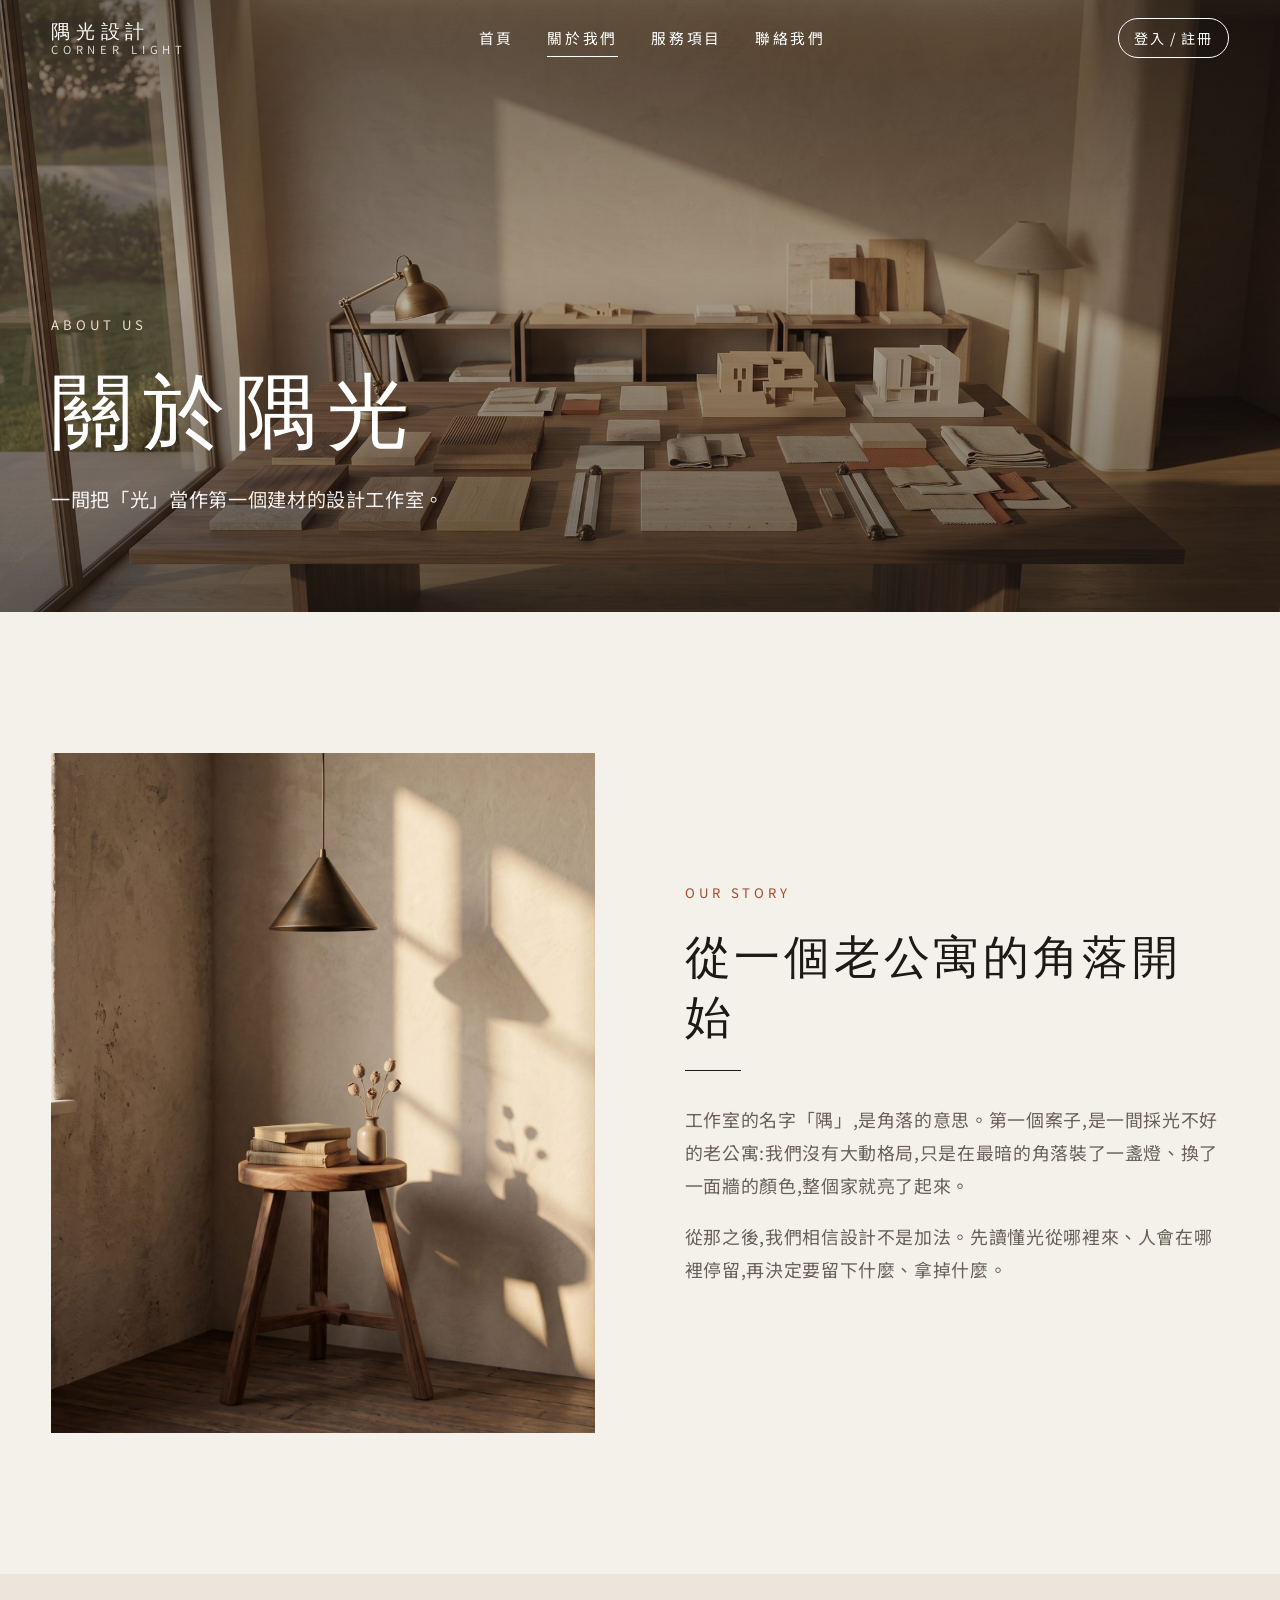
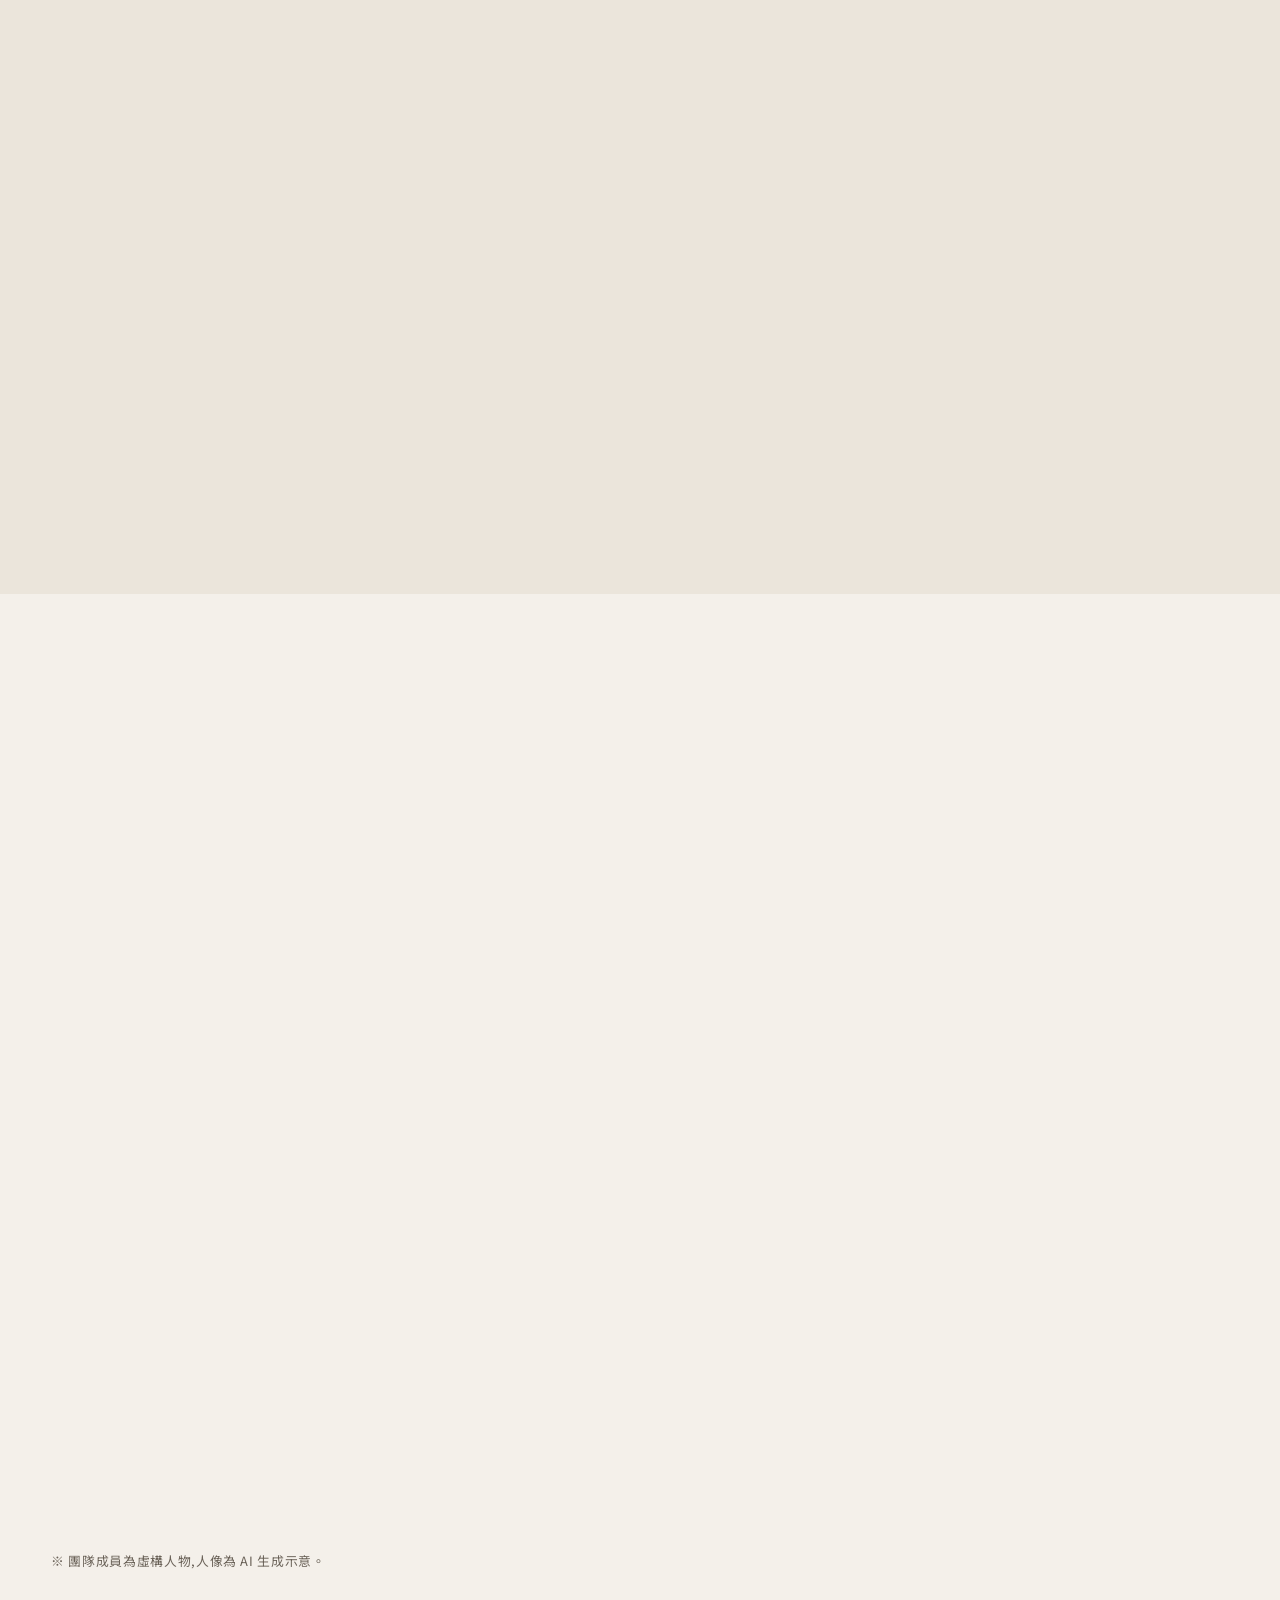
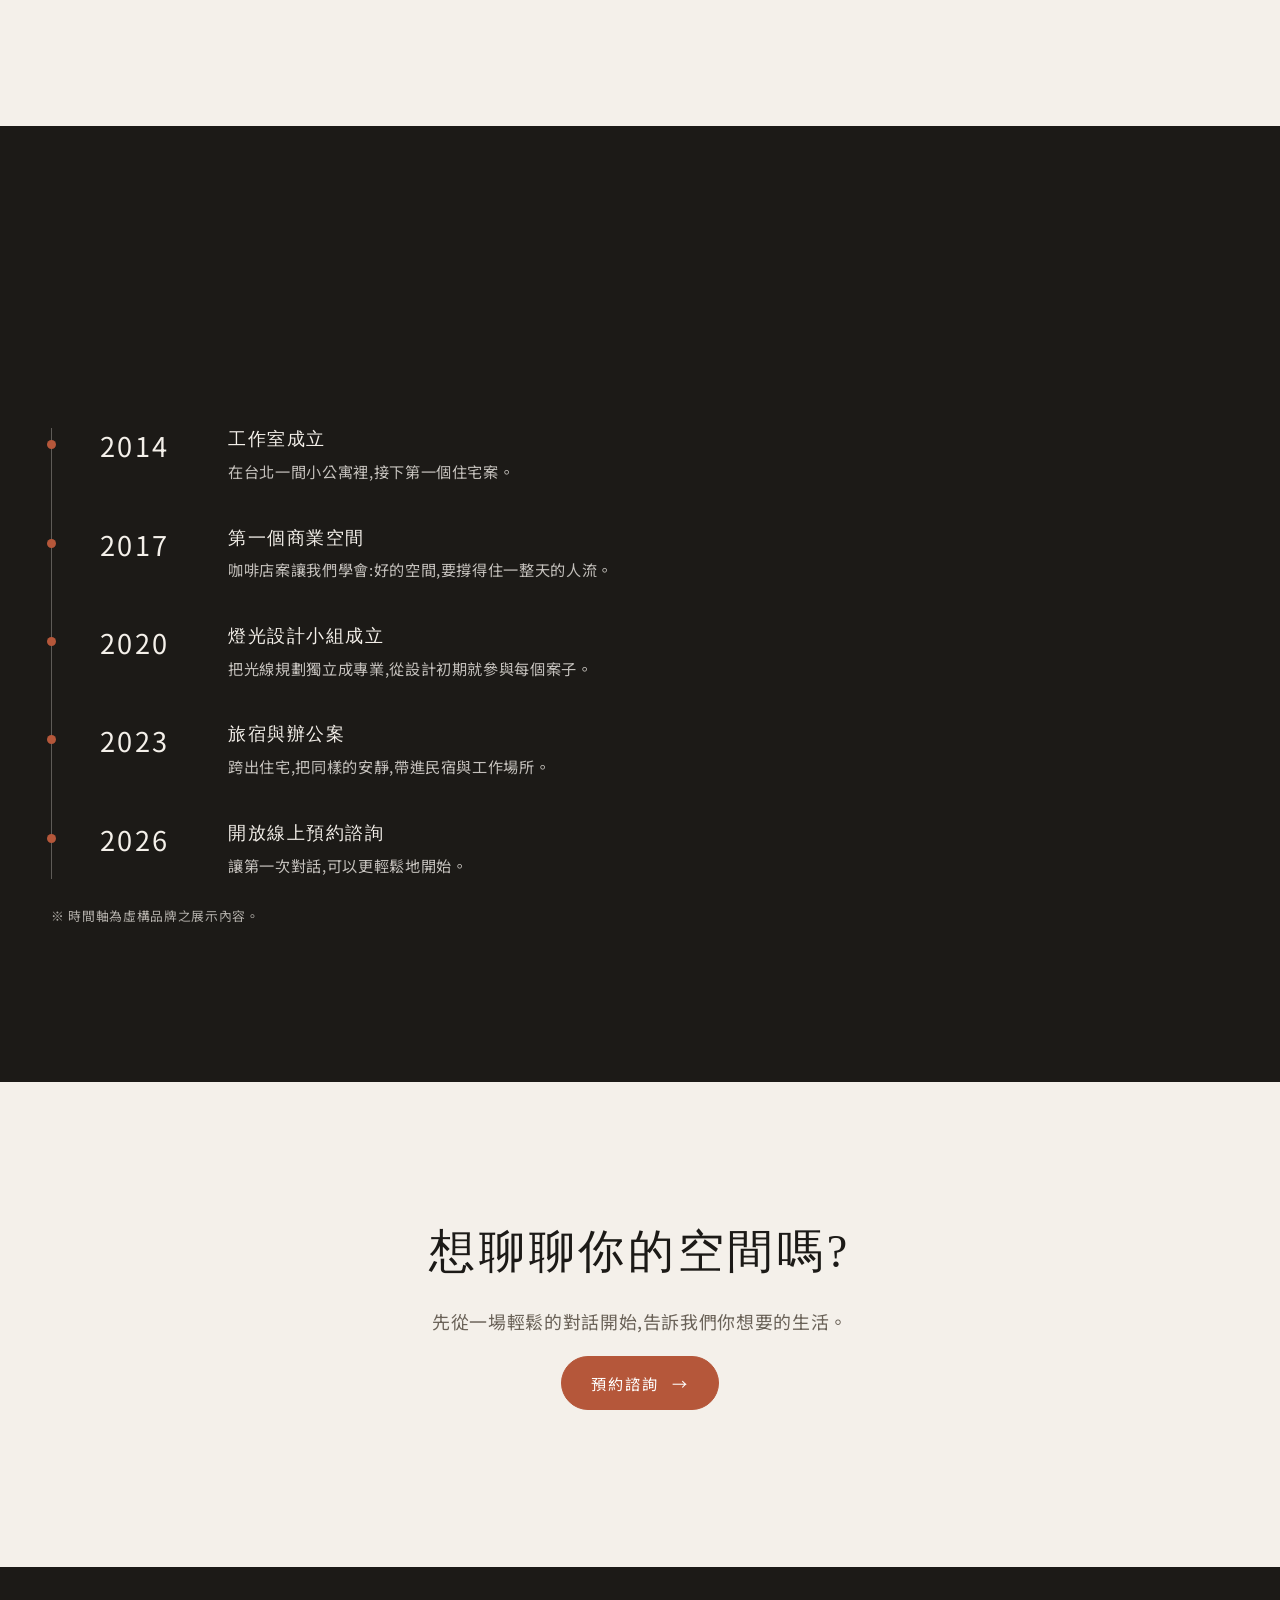
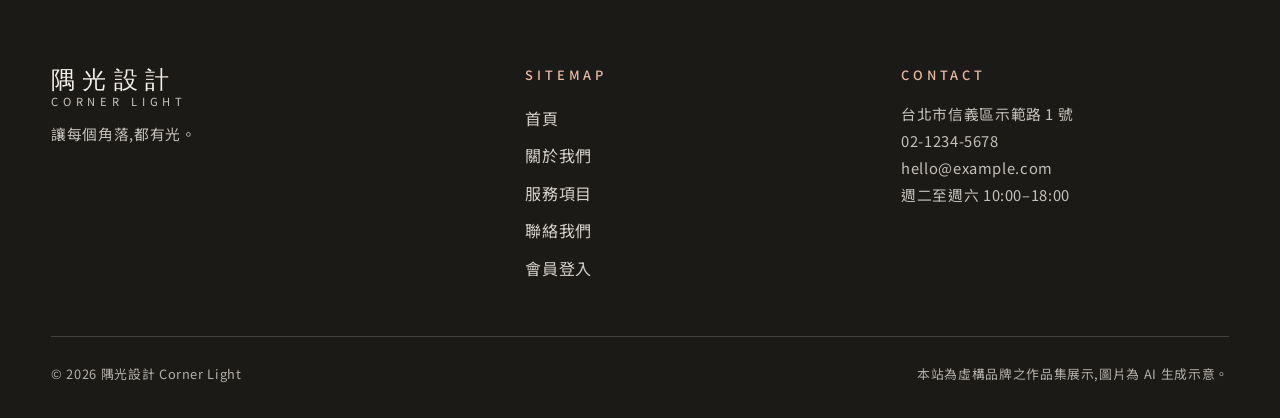
==== commit e9d79d16: "團隊人像佔位改為姓氏字首" ====
--- a/about.html
+++ b/about.html
@@ -67,15 +67,15 @@
       </div>
       <div class="team">
         <figure class="member reveal" style="margin:0">
-          <div class="par"><div class="par-img" data-img="12-team-01.jpg" data-speed="0.6" data-alt="主持設計師林語安的半身肖像(AI 生成示意)"></div></div>
+          <div class="par"><div class="par-img" data-img="12-team-01.jpg" data-ph="林" data-speed="0.6" data-alt="主持設計師林語安的半身肖像(AI 生成示意)"></div></div>
           <figcaption><h3>林語安</h3><small>Principal Designer</small><p>主持設計師。擅長把老屋的限制,轉成空間最有個性的地方。</p></figcaption>
         </figure>
         <figure class="member reveal" style="margin:0;--d:.1s">
-          <div class="par"><div class="par-img" data-img="13-team-02.jpg" data-speed="0.9" data-alt="燈光設計師陳柏宇的半身肖像(AI 生成示意)"></div></div>
+          <div class="par"><div class="par-img" data-img="13-team-02.jpg" data-ph="陳" data-speed="0.9" data-alt="燈光設計師陳柏宇的半身肖像(AI 生成示意)"></div></div>
           <figcaption><h3>陳柏宇</h3><small>Lighting Designer</small><p>燈光設計師。相信最好的燈,是你不會注意到燈本身的那一盞。</p></figcaption>
         </figure>
         <figure class="member reveal" style="margin:0;--d:.2s">
-          <div class="par"><div class="par-img" data-img="14-team-03.jpg" data-speed="0.7" data-alt="專案經理黃以庭的半身肖像(AI 生成示意)"></div></div>
+          <div class="par"><div class="par-img" data-img="14-team-03.jpg" data-ph="黃" data-speed="0.7" data-alt="專案經理黃以庭的半身肖像(AI 生成示意)"></div></div>
           <figcaption><h3>黃以庭</h3><small>Project Manager</small><p>專案經理。負責讓預算、工期與每一位工匠,都在同一個節奏上。</p></figcaption>
         </figure>
       </div>
--- a/css/style.css
+++ b/css/style.css
@@ -16,9 +16,9 @@
   --light: #f4f0ea;         /* 深色底上的文字 */
 
   /* 字體 */
-  /* 全站統一:思源黑體 Noto Sans TC */
+  /* 思源黑體(內文)+ 思源宋體(標題) */
   --sans: "Noto Sans TC", "Source Han Sans TC", "思源黑體", "PingFang TC", "Microsoft JhengHei", system-ui, sans-serif;
-  --serif: var(--sans);
+  --serif: "Noto Serif TC", "Source Han Serif TC", "思源宋體", "Songti TC", "PMingLiU", serif;
   --display: var(--sans);
 
   /* 版面 */
@@ -209,7 +209,7 @@
   mix-blend-mode: screen; filter: blur(6px);
 }
 .hero-copy { position: relative; z-index: 2; padding-bottom: clamp(72px, 12vh, 140px); width: min(100% - 2 * var(--gut), var(--max)); margin-inline: auto; }
-.hero-title { font-weight: 400; font-size: clamp(2.2rem, 5.4vw, 5rem); line-height: 1.08; letter-spacing: .06em; margin-bottom: 1.6rem; }
+.hero-title { font-weight: 500; font-size: clamp(2.2rem, 5.4vw, 5rem); line-height: 1.08; letter-spacing: .06em; margin-bottom: 1.6rem; }
 .line { display: block; overflow: hidden; padding-bottom: .14em; margin-bottom: -.14em; }
 .line > span { display: block; transform: translateY(112%); transition: transform 1.2s var(--ease); transition-delay: var(--d, 0s); }
 body.ready .line > span { transform: none; }
